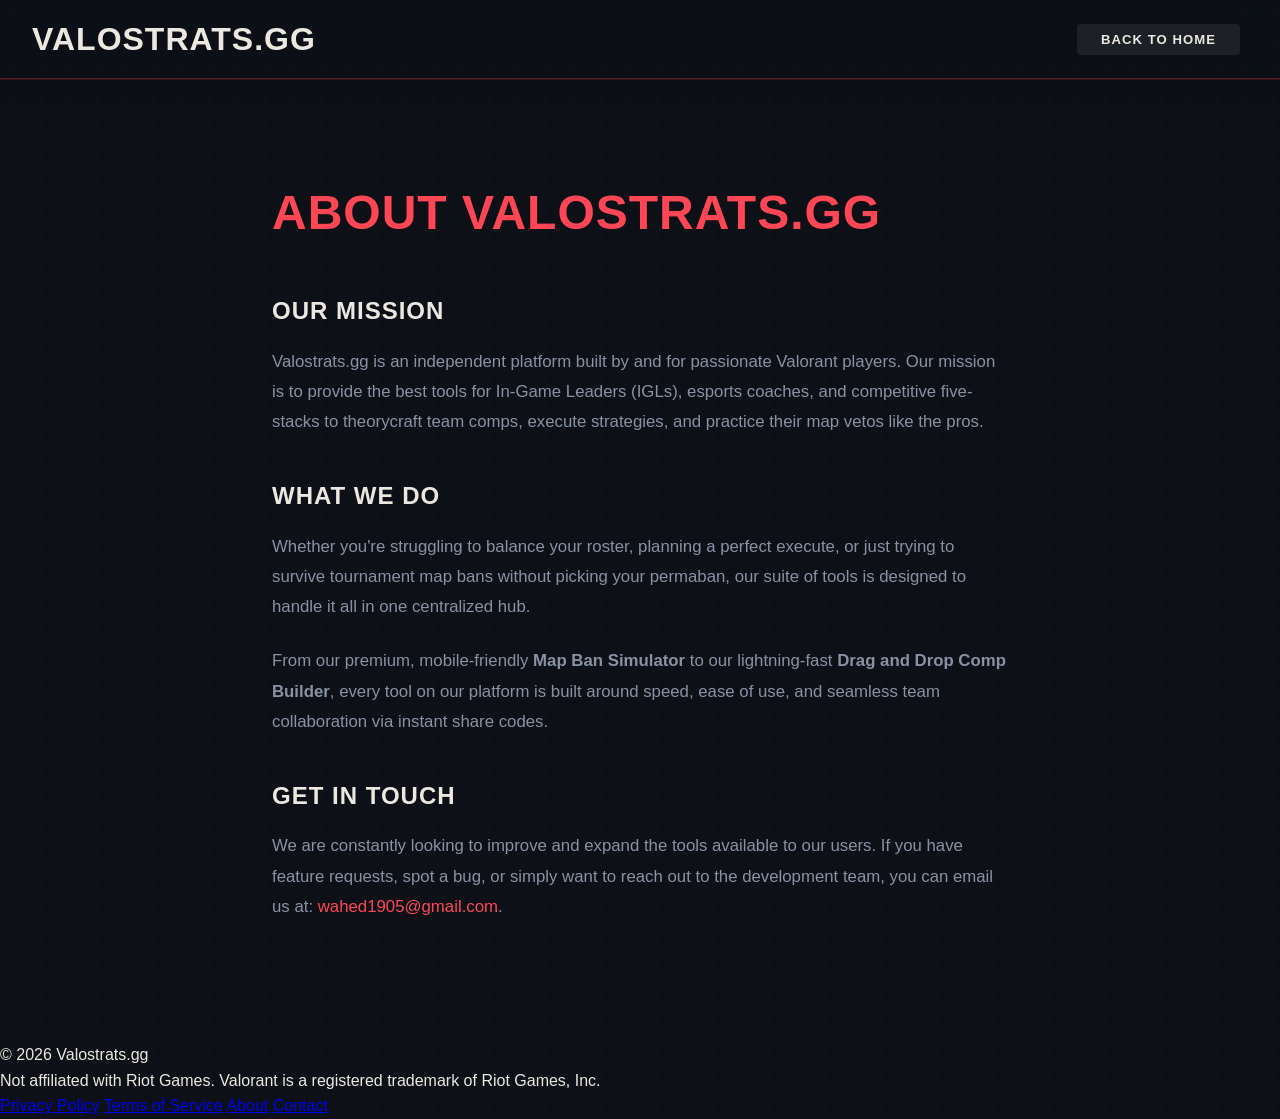
==== about.html @ a90b8949 "docs: Update copyright years and "last updated" dates from 2024 to 2026 across multiple HTML files." ====
<!DOCTYPE html>
<html lang="en">
<head>
    <meta charset="UTF-8">
    <meta name="viewport" content="width=device-width, initial-scale=1.0">
    <title>About Us - Valostrats.gg</title>
    <link rel="stylesheet" href="styles.css">
    <link href="https://fonts.googleapis.com/css2?family=Inter:wght@400;500;600&family=Teko:wght@500;600;700&display=swap" rel="stylesheet">
    <style>
        .page-content { max-width: 800px; margin: 4rem auto; padding: 2rem; }
        .page-content h1 { font-size: 3rem; color: var(--accent-red); margin-bottom: 2rem; text-transform: uppercase; }
        .page-content h2 { margin-top: 2.5rem; margin-bottom: 1rem; color: var(--text-primary); }
        .page-content p { color: var(--text-secondary); line-height: 1.8; margin-bottom: 1.5rem; font-size: 1.05rem; }
        .page-content a { color: var(--accent-red); text-decoration: none; }
        .page-content a:hover { text-decoration: underline; }
    </style>
</head>
<body>
    <header class="app-header">
        <h1 class="logo">VALO<span>STRATS.GG</span></h1>
        <nav>
            <button class="nav-btn primary-btn active" onclick="window.location.href='index.html'">Back to Home</button>
        </nav>
    </header>

    <main class="page-content">
        <h1>About ValoStrats.gg</h1>
        
        <h2>Our Mission</h2>
        <p>Valostrats.gg is an independent platform built by and for passionate Valorant players. Our mission is to provide the best tools for In-Game Leaders (IGLs), esports coaches, and competitive five-stacks to theorycraft team comps, execute strategies, and practice their map vetos like the pros.</p>

        <h2>What We Do</h2>
        <p>Whether you're struggling to balance your roster, planning a perfect execute, or just trying to survive tournament map bans without picking your permaban, our suite of tools is designed to handle it all in one centralized hub.</p>
        <p>From our premium, mobile-friendly <strong>Map Ban Simulator</strong> to our lightning-fast <strong>Drag and Drop Comp Builder</strong>, every tool on our platform is built around speed, ease of use, and seamless team collaboration via instant share codes.</p>

        <h2>Get in Touch</h2>
        <p>We are constantly looking to improve and expand the tools available to our users. If you have feature requests, spot a bug, or simply want to reach out to the development team, you can email us at: <a href="mailto:wahed1905@gmail.com">wahed1905@gmail.com</a>.</p>
    </main>

    <footer class="site-footer">
        <div class="footer-content">
            <div class="footer-left">
                <p>&copy; 2026 Valostrats.gg</p>
                <p class="footer-disclaimer">Not affiliated with Riot Games. Valorant is a registered trademark of Riot Games, Inc.</p>
            </div>
            <div class="footer-right">
                <a href="privacy.html">Privacy Policy</a>
                <a href="terms.html">Terms of Service</a>
                <a href="about.html">About</a>
                <a href="mailto:wahed1905@gmail.com">Contact</a>
            </div>
        </div>
    </footer>
</body>
</html>
---- styles.css ----
/* Global Reset & Base Styles */
:root {
    /* Core palette */
    --bg-primary:      #0d1117;
    --bg-secondary:    #161b22;
    --bg-surface:      #1c232d;
    --accent-red:      #ff4655;
    --accent-dark-red: #c7303d;
    --accent-glow:     rgba(255, 70, 85, 0.35);

    /* Text */
    --text-primary:   #ece8e1;
    --text-secondary: #8892a4;
    --text-muted:     #4a5568;

    /* Surfaces */
    --glass-bg:     rgba(255, 255, 255, 0.04);
    --glass-border: rgba(255, 255, 255, 0.08);
    --border-subtle: rgba(255, 255, 255, 0.05);

    /* Shadows */
    --shadow-soft: 0 4px 24px rgba(0, 0, 0, 0.4);
    --shadow-red:  0 8px 32px rgba(255, 70, 85, 0.25);

    /* Fonts */
    --font-heading: 'Oswald', sans-serif;
    --font-body:    'Outfit', sans-serif;

    /* Card accent colours */
    --card-1: #ff4655;  /* red   — Map Comps   */
    --card-2: #f5a623;  /* amber — Map Bans    */
    --card-3: #50e3c2;  /* teal  — Team Roster */
    --card-4: #7b61ff;  /* purple — Strat Board */
}

* {
    box-sizing: border-box;
    margin: 0;
    padding: 0;
}

body {
    background-color: var(--bg-primary);
    /* Subtle dot-grid texture */
    background-image:
        radial-gradient(circle, rgba(255,255,255,0.04) 1px, transparent 1px);
    background-size: 28px 28px;
    color: var(--text-primary);
    font-family: var(--font-body);
    overflow-x: hidden;
    line-height: 1.6;
}

h1, h2, h3, h4, button {
    font-family: var(--font-heading);
    text-transform: uppercase;
    letter-spacing: 1px;
}

#app {
    display: flex;
    flex-direction: column;
    min-height: 100vh;
}

/* Header */
.app-header {
    background: rgba(13, 17, 23, 0.92);
    border-bottom: 1px solid rgba(255, 70, 85, 0.3);
    padding: 0.85rem 2rem;
    display: flex;
    justify-content: space-between;
    align-items: center;
    backdrop-filter: blur(16px);
    -webkit-backdrop-filter: blur(16px);
    position: sticky;
    top: 0;
    z-index: 100;
    box-shadow: 0 1px 0 rgba(255,70,85,0.15), 0 2px 20px rgba(0,0,0,0.4);
}

/* Home icon button */
.home-btn {
    background: transparent;
    border: 1px solid var(--glass-border);
    border-radius: 8px;
    color: var(--text-secondary);
    display: flex;
    align-items: center;
    justify-content: center;
    width: 36px;
    height: 36px;
    cursor: pointer;
    transition: color 0.2s, border-color 0.2s, background 0.2s;
    flex-shrink: 0;
}
.home-btn:hover {
    color: var(--accent-red);
    border-color: rgba(255, 70, 85, 0.5);
    background: rgba(255, 70, 85, 0.08);
}

.nav-btn {
    background: transparent;
    border: none;
    color: var(--text-secondary);
    font-size: 0.82rem;
    font-family: var(--font-heading);
    text-transform: uppercase;
    letter-spacing: 0.08em;
    cursor: pointer;
    margin-left: 0.25rem;
    padding: 0.4rem 0.85rem;
    border-radius: 20px;
    transition: color 0.2s, background 0.2s;
}

.nav-btn:hover, .nav-btn.active {
    color: var(--text-primary);
    background: rgba(255, 255, 255, 0.07);
}

/* View Sections */
.view-section {
    padding: 2rem;
    flex: 1;
    animation: fadeIn 0.5s ease-out;
}

@keyframes fadeIn {
    from { opacity: 0; transform: translateY(10px); }
    to { opacity: 1; transform: translateY(0); }
}

.hidden {
    display: none !important;
}

/* Maps Grid */
#maps-grid {
    display: grid;
    grid-template-columns: repeat(auto-fill, minmax(320px, 1fr));
    gap: 2rem;
    padding: 2rem;
}

.map-card {
    background: var(--bg-secondary);
    border-radius: 14px;
    overflow: hidden;
    position: relative;
    cursor: pointer;
    transition: transform 0.38s cubic-bezier(0.34, 1.56, 0.64, 1),
                box-shadow 0.38s, border-color 0.25s;
    border: 1px solid var(--glass-border);
}

.map-card:hover {
    transform: translateY(-12px) scale(1.03);
    box-shadow: 0 24px 48px rgba(0,0,0,0.5), 0 0 0 1px var(--accent-red), 0 0 30px var(--accent-glow);
    border-color: var(--accent-red);
    z-index: 10;
}

.map-card img {
    width: 100%;
    height: 220px;
    object-fit: cover;
    display: block;
    filter: brightness(0.7) contrast(1.1) saturate(0.85);
    transition: filter 0.4s, transform 0.4s;
}

.map-card:hover img {
    filter: brightness(1.1) contrast(1.15) saturate(1.1);
    transform: scale(1.08);
}

/* Corner accent lines on hover */
.map-card::before, .map-card::after {
    content: '';
    position: absolute;
    width: 18px;
    height: 18px;
    z-index: 5;
    opacity: 0;
    transition: opacity 0.3s;
}
.map-card::before {
    top: 8px; left: 8px;
    border-top: 2px solid var(--accent-red);
    border-left: 2px solid var(--accent-red);
}
.map-card::after {
    bottom: 8px; right: 8px;
    border-bottom: 2px solid var(--accent-red);
    border-right: 2px solid var(--accent-red);
}
.map-card:hover::before,
.map-card:hover::after { opacity: 1; }

.map-card-name {
    padding: 1rem 1.25rem;
    font-size: 1.3rem;
    font-weight: 700;
    font-family: var(--font-heading);
    letter-spacing: 0.08em;
    background: linear-gradient(180deg, transparent 0%, rgba(0,0,0,0.92) 100%);
    position: absolute;
    bottom: 0; left: 0;
    width: 100%;
    display: flex;
    align-items: center;
    justify-content: space-between;
    text-shadow: 0 2px 8px rgba(0,0,0,0.8);
}

.map-card-name::after {
    content: 'BUILD →';
    font-size: 0.65rem;
    letter-spacing: 0.12em;
    color: var(--accent-red);
    opacity: 0;
    transform: translateX(-8px);
    transition: opacity 0.25s, transform 0.25s;
}
.map-card:hover .map-card-name::after {
    opacity: 1;
    transform: translateX(0);
}

/* ===== HOME SCREEN ===== */
.hero-section {
    text-align: center;
    padding: 5rem 2rem 4rem;
    background:
        /* Mouse-tracking spotlight — updated by JS */
        radial-gradient(
            circle 500px at var(--mx, 50%) var(--my, 50%),
            rgba(255, 70, 85, 0.07) 0%,
            transparent 70%
        ),
        linear-gradient(160deg,
            rgba(255, 70, 85, 0.08) 0%,
            rgba(13, 17, 23, 0)     40%,
            rgba(123, 97, 255, 0.06) 100%);
    border-radius: 16px;
    border: 1px solid var(--border-subtle);
    margin-bottom: 3rem;
    position: relative;
    overflow: hidden;
    transition: background 0.1s ease; /* smooth trailing */
}

/* Diagonal grid accent lines */
.hero-section::before {
    content: '';
    position: absolute;
    inset: 0;
    background-image:
        linear-gradient(rgba(255,70,85,0.06) 1px, transparent 1px),
        linear-gradient(90deg, rgba(255,70,85,0.06) 1px, transparent 1px);
    background-size: 60px 60px;
    pointer-events: none;
}

/* Bottom gradient fade over grid */
.hero-section::after {
    content: '';
    position: absolute;
    bottom: 0; left: 0; right: 0;
    height: 60%;
    background: linear-gradient(to top, var(--bg-primary), transparent);
    pointer-events: none;
}

.hero-content {
    position: relative;
    z-index: 1;
}

.hero-title {
    font-family: 'Oswald', sans-serif;
    font-size: clamp(3.5rem, 8vw, 6.5rem);
    font-weight: 700;
    background: linear-gradient(135deg, #fff 0%, #ff4655 55%, #c7303d 100%);
    -webkit-background-clip: text;
    -webkit-text-fill-color: transparent;
    background-clip: text;
    margin-bottom: 0.5rem;
    letter-spacing: 0.08em;
    animation: heroFadeUp 0.7s cubic-bezier(0.16, 1, 0.3, 1) both;
}

/* Glowing divider */
.hero-divider {
    width: 80px;
    height: 2px;
    background: linear-gradient(90deg, transparent, var(--accent-red), transparent);
    margin: 1.25rem auto;
    border-radius: 2px;
    box-shadow: 0 0 12px var(--accent-glow);
    animation: heroFadeUp 0.7s 0.1s cubic-bezier(0.16, 1, 0.3, 1) both;
}

.hero-subtitle {
    font-size: clamp(1rem, 2.5vw, 1.4rem);
    color: var(--text-primary);
    margin-bottom: 0.75rem;
    font-family: var(--font-heading);
    letter-spacing: 0.12em;
    animation: heroFadeUp 0.7s 0.15s cubic-bezier(0.16, 1, 0.3, 1) both;
}

.hero-description {
    font-size: 0.95rem;
    color: var(--text-secondary);
    max-width: 520px;
    margin: 0 auto;
    line-height: 1.7;
    animation: heroFadeUp 0.7s 0.22s cubic-bezier(0.16, 1, 0.3, 1) both;
}

@keyframes heroFadeUp {
    from { opacity: 0; transform: translateY(18px); }
    to   { opacity: 1; transform: translateY(0); }
}

/* Section label above features */
.section-eyebrow {
    font-family: var(--font-heading);
    font-size: 0.72rem;
    letter-spacing: 0.25em;
    text-transform: uppercase;
    color: var(--accent-red);
    opacity: 0.8;
    margin-bottom: 1rem;
}

/* ===== FEATURE CARDS ===== */
.features-grid {
    display: grid;
    grid-template-columns: repeat(auto-fit, minmax(300px, 1fr));
    gap: 1.5rem;
    margin-bottom: 2rem;
}

.feature-card {
    background: var(--bg-secondary);
    border: 1px solid var(--glass-border);
    border-radius: 14px;
    padding: 2rem 1.75rem;
    text-align: center;
    transition: transform 0.3s cubic-bezier(0.25, 0.8, 0.25, 1),
                box-shadow 0.3s, border-color 0.3s;
    cursor: pointer;
    position: relative;
    overflow: hidden;
    transform-style: preserve-3d;
    will-change: transform;
}

/* Top accent bar — uses per-card colour variable */
.feature-card::before {
    content: '';
    position: absolute;
    top: 0; left: 0; right: 0;
    height: 3px;
    background: var(--card-color, var(--accent-red));
    border-radius: 14px 14px 0 0;
    opacity: 0.6;
    transition: opacity 0.3s;
}

.feature-card:hover {
    transform: translateY(-10px) rotateX(2deg);
    border-color: var(--card-color, var(--accent-red));
    box-shadow: 0 20px 40px rgba(0,0,0,0.4),
                0 0 0 1px var(--card-color, var(--accent-red)),
                0 0 30px rgba(0,0,0,0.2);
}

.feature-card:hover::before {
    opacity: 1;
}

/* Styled icon container */
.feature-icon {
    width: 64px;
    height: 64px;
    border-radius: 16px;
    background: rgba(255,255,255,0.05);
    border: 1px solid rgba(255,255,255,0.08);
    display: flex;
    align-items: center;
    justify-content: center;
    margin: 0 auto 1.25rem;
    font-size: 1.8rem;
    transition: transform 0.3s, background 0.3s;
    position: relative;
    z-index: 1;
}

.feature-card:hover .feature-icon {
    transform: scale(1.1);
    background: rgba(255,255,255,0.08);
}

.feature-card h2 {
    font-size: 1.4rem;
    color: var(--text-primary);
    margin-bottom: 0.5rem;
    letter-spacing: 0.06em;
}

/* Divider between text and button */
.feature-card p {
    color: var(--text-secondary);
    font-size: 0.88rem;
    line-height: 1.65;
    margin-bottom: 1.5rem;
    padding-bottom: 1.5rem;
    border-bottom: 1px solid var(--border-subtle);
}

/* Ghost button — hollow → fills on hover */
.feature-btn {
    display: inline-block;
    background: transparent;
    color: var(--card-color, var(--accent-red));
    border: 1px solid var(--card-color, var(--accent-red));
    padding: 0.6rem 1.5rem;
    border-radius: 6px;
    font-weight: 600;
    font-family: var(--font-heading);
    letter-spacing: 0.08em;
    font-size: 0.82rem;
    cursor: pointer;
    transition: background 0.25s, color 0.25s, box-shadow 0.25s;
}

.feature-btn:hover {
    background: var(--card-color, var(--accent-red));
    color: #fff;
    box-shadow: 0 4px 16px rgba(0,0,0,0.3);
}

/* Builder Layout */
.builder-layout {
    display: flex;
    gap: 2rem;
    height: calc(100vh - 120px); /* Adjust for header/padding */
}

.map-stage-container {
    flex: 2;
    background: var(--bg-secondary);
    border-radius: 12px;
    padding: 1.5rem;
    display: flex;
    flex-direction: column;
    border: 1px solid var(--glass-border);
    overflow-y: auto; /* Allow scrolling if content is tall */
}

.map-header {
    display: flex;
    justify-content: space-between;
    align-items: center;
    margin-bottom: 1rem;
}

.map-header h2 {
    font-size: 2rem;
    color: var(--accent-red);
}

.comp-actions {
    display: flex;
    gap: 1rem;
}

input[type="text"], textarea {
    background: rgba(0, 0, 0, 0.3);
    border: 1px solid var(--glass-border);
    color: var(--text-primary);
    padding: 0.5rem 1rem;
    border-radius: 4px;
    font-family: var(--font-body);
}

input[type="text"]:focus, textarea:focus {
    border-color: var(--accent-red);
    outline: none;
}

.primary-btn {
    background: var(--accent-red);
    color: white;
    border: none;
    padding: 0.5rem 1.5rem;
    border-radius: 4px;
    cursor: pointer;
    font-weight: 700;
    transition: background 0.3s;
}

.primary-btn:hover {
    background: var(--accent-dark-red);
}

.icon-btn {
    background: none;
    border: 1px solid var(--text-secondary);
    color: var(--text-secondary);
    padding: 0.25rem 0.75rem;
    border-radius: 4px;
    cursor: pointer;
}

.icon-btn:hover {
    color: var(--text-primary);
    border-color: var(--text-primary);
}

.map-visualizer {
    position: relative;
    border-radius: 8px;
    overflow: hidden;
    flex-grow: 1; /* Take available space */
    min-height: 400px;
    max-height: 600px;
    background: #000;
}

#map-image {
    position: absolute;
    top: 0;
    left: 0;
    width: 100%;
    height: 100%;
    object-fit: cover; /* Fill entire space */
    opacity: 0.6;
}

.agent-slots-container {
    position: absolute;
    bottom: 20px;
    left: 50%;
    transform: translateX(-50%);
    display: flex;
    gap: 1rem;
    background: rgba(0, 0, 0, 0.6);
    padding: 1rem;
    border-radius: 12px;
    backdrop-filter: blur(5px);
    border: 1px solid var(--glass-border);
}

.comp-actions {
    display: flex;
    gap: 1rem;
    align-items: center;
}

.comp-stats {
    display: flex;
    gap: 1rem;
    background: rgba(0, 0, 0, 0.4);
    padding: 0.5rem 1rem;
    border-radius: 6px;
    border: 1px solid var(--glass-border);
    align-items: center;
}

.stat-item {
    display: flex;
    flex-direction: column;
    align-items: center;
    line-height: 1.2;
}

.stat-label {
    font-size: 0.7rem;
    color: var(--text-secondary);
    text-transform: uppercase;
    letter-spacing: 0.5px;
}

.stat-value {
    font-family: 'Tungsten', sans-serif;
    font-size: 1.5rem;
    color: var(--accent-red);
}

.comp-attributes {
    margin-top: 1rem;
    padding: 1rem;
    background: rgba(0, 0, 0, 0.3);
    border-radius: 6px;
    border: 1px solid var(--glass-border);
}

.attributes-label {
    display: block;
    font-size: 0.75rem;
    color: var(--text-secondary);
    text-transform: uppercase;
    letter-spacing: 0.5px;
    margin-bottom: 0.75rem;
}

.attributes-list {
    display: flex;
    flex-wrap: wrap;
    gap: 0.5rem;
    margin-top: 0.5rem;
}

.attribute-badge {
    display: inline-flex;
    align-items: center;
    gap: 0.25rem;
    padding: 0.25rem 0.5rem;
    background: rgba(255, 70, 85, 0.15);
    border: 1px solid var(--accent-red);
    border-radius: 4px;
    font-size: 0.75rem;
    color: var(--text-primary);
    font-weight: 500;
}

.attribute-badge .count {
    background: var(--accent-red);
    color: white;
    padding: 0.1rem 0.35rem;
    border-radius: 3px;
    font-weight: 700;
    font-size: 0.7rem;
}

.agent-slot {
    width: 64px;
    display: flex;
    flex-direction: column;
    align-items: center;
    gap: 4px;
    cursor: default;
    position: relative;
}

/* ---- Secondary (alt) pick box ---- */
.secondary-slot {
    width: 44px;
    height: 44px;
    border-radius: 6px;
    background: rgba(255, 255, 255, 0.06);
    border: 2px dashed rgba(255, 255, 255, 0.15);
    display: flex;
    justify-content: center;
    align-items: center;
    cursor: pointer;
    transition: all 0.18s;
    flex-shrink: 0;
}

.secondary-slot:hover {
    border-color: rgba(255, 70, 85, 0.55);
    background: rgba(255, 70, 85, 0.08);
}

/* Targeted / awaiting pick */
.secondary-slot--active {
    border-color: var(--accent-red);
    border-style: solid;
    background: rgba(255, 70, 85, 0.12);
    box-shadow: 0 0 10px rgba(255, 70, 85, 0.25);
    animation: pulse-red 1.2s ease-in-out infinite;
}

@keyframes pulse-red {
    0%, 100% { box-shadow: 0 0 8px rgba(255, 70, 85, 0.25); }
    50%       { box-shadow: 0 0 16px rgba(255, 70, 85, 0.5); }
}

/* Filled secondary slot */
.secondary-slot--filled {
    border-style: solid;
    border-color: rgba(255, 70, 85, 0.5);
}

.secondary-slot-img {
    width: 100%;
    height: 100%;
    object-fit: cover;
    border-radius: 4px;
}

.secondary-slot-plus {
    font-size: 1.3rem;
    line-height: 1;
    color: rgba(255, 255, 255, 0.25);
    pointer-events: none;
    transition: color 0.18s;
}

.secondary-slot:hover .secondary-slot-plus {
    color: rgba(255, 70, 85, 0.7);
}

.secondary-slot--active .secondary-slot-plus {
    color: var(--accent-red);
}

/* ---- Primary (main) pick box ---- */
.primary-slot {
    width: 64px;
    height: 64px;
    border-radius: 8px;
    background: rgba(255, 255, 255, 0.1);
    border: 2px dashed rgba(255, 255, 255, 0.2);
    display: flex;
    justify-content: center;
    align-items: center;
    cursor: pointer;
    transition: all 0.2s;
    overflow: hidden;
    flex-shrink: 0;
}

.primary-slot:hover {
    border-color: var(--accent-red);
    background: rgba(255, 70, 85, 0.1);
}

.primary-slot img {
    width: 100%;
    height: 100%;
    object-fit: cover;
    border-radius: 6px;
}

.agent-slot.filled .primary-slot {
    border-style: solid;
    border-color: var(--accent-red);
    box-shadow: 0 0 10px rgba(255, 70, 85, 0.3);
}


/* Agent Picker Sidebar */
.agent-picker-sidebar {
    flex: 1;
    background: var(--bg-secondary);
    border-radius: 12px;
    padding: 1rem;
    display: flex;
    flex-direction: column;
    max-height: calc(100vh - 120px);
    border: 1px solid var(--glass-border);
}

.role-filters {
    display: flex;
    gap: 0.5rem;
    margin-bottom: 1rem;
    flex-wrap: wrap;
    justify-content: center;
}

.role-filter {
    background: rgba(0,0,0,0.3);
    border: 1px solid transparent;
    color: var(--text-secondary);
    padding: 0.25rem 0.5rem;
    border-radius: 4px;
    font-size: 0.8rem;
    cursor: pointer;
    transition: all 0.2s;
}

.role-filter:hover, .role-filter.active {
    background: var(--accent-red);
    color: white;
}

.agents-grid {
    display: grid;
    grid-template-columns: repeat(4, 1fr); /* Force 4 columns for consistency */
    grid-auto-rows: 160px; /* Ensure all rows are uniform based on card height */
    gap: 1.25rem; /* Spacious gap */
    overflow-y: auto;
    padding-right: 0.5rem; 
    padding-bottom: 2rem;
    align-content: start;
}

/* Responsive: 3 cols on tablet, 2 on mobile */
@media (max-width: 1200px) {
    .agents-grid {
        grid-template-columns: repeat(3, 1fr);
    }
}
@media (max-width: 768px) {
    .agents-grid {
        grid-template-columns: repeat(2, 1fr);
    }
}

/* Toast Notification */
.toast-container {
    position: fixed;
    top: 80px;
    right: 20px;
    z-index: 10000;
    display: flex;
    flex-direction: column;
    gap: 0.5rem;
}

.toast {
    background: linear-gradient(135deg, rgba(255, 70, 85, 0.95), rgba(255, 70, 85, 0.85));
    color: white;
    padding: 1rem 1.5rem;
    border-radius: 8px;
    box-shadow: 0 8px 20px rgba(0, 0, 0, 0.4);
    backdrop-filter: blur(10px);
    display: flex;
    align-items: center;
    gap: 0.75rem;
    font-weight: 500;
    min-width: 280px;
    border: 1px solid rgba(255, 255, 255, 0.2);
    animation: slideIn 0.3s ease-out;
}

.toast.success {
    background: linear-gradient(135deg, rgba(46, 213, 115, 0.95), rgba(39, 174, 96, 0.85));
}

.toast.error {
    background: linear-gradient(135deg, rgba(235, 77, 75, 0.95), rgba(214, 48, 49, 0.85));
}

.toast.info {
    background: linear-gradient(135deg, rgba(52, 152, 219, 0.95), rgba(41, 128, 185, 0.85));
}

.toast-icon {
    font-size: 1.5rem;
}

.toast.fade-out {
    animation: slideOut 0.3s ease-in forwards;
}

@keyframes slideIn {
    from {
        transform: translateX(400px);
        opacity: 0;
    }
    to {
        transform: translateX(0);
        opacity: 1;
    }
}

@keyframes slideOut {
    from {
        transform: translateX(0);
        opacity: 1;
    }
    to {
        transform: translateX(400px);
        opacity: 0;
    }
}


/* Scrollbar styling */
::-webkit-scrollbar {
    width: 8px;
}
::-webkit-scrollbar-track {
    background: rgba(0,0,0,0.2);
}
::-webkit-scrollbar-thumb {
    background: var(--accent-red);
    border-radius: 4px;
}

/* Agent Card in Picker */
.agent-card-picker {
    width: 100%;
    height: 160px; /* Fixed height to prevent squishing */
    /* aspect-ratio removed in favor of fixed height */
    border-radius: 8px;
    background: linear-gradient(135deg, rgba(255,255,255,0.05), rgba(255,255,255,0.01));
    cursor: pointer;
    position: relative;
    overflow: hidden;
    border: 1px solid var(--glass-border);
    transition: all 0.3s cubic-bezier(0.25, 0.8, 0.25, 1);
    box-shadow: 0 4px 6px rgba(0,0,0,0.3);
}

.agent-card-picker:hover {
    transform: translateY(-5px);
    border-color: var(--accent-red);
    box-shadow: 0 8px 15px rgba(255, 70, 85, 0.4);
    z-index: 10;
}

.agent-card-picker img {
    width: 100%;
    height: 100%;
    object-fit: cover;
    transition: transform 0.3s;
}

.agent-card-picker:hover img {
    transform: scale(1.1);
}

.agent-card-name {
    position: absolute;
    bottom: 0;
    left: 0;
    width: 100%;
    background: linear-gradient(to top, rgba(0,0,0,0.9), transparent);
    color: white;
    text-align: center;
    padding: 0.5rem;
    font-size: 1.2rem;
    font-weight: 700;
    text-transform: uppercase;
    text-shadow: 0 2px 4px rgba(0,0,0,0.8);
    transform: translateY(100%);
    transition: transform 0.3s ease-in-out;
}

.agent-card-picker:hover .agent-card-name {
    transform: translateY(0);
}

.agent-card-picker[draggable="true"] {
    cursor: grab;
}

/* Strategy Notes */
.strat-notes {
    margin-top: 1rem;
}

.strat-notes textarea {
    width: 100%;
    min-height: 100px;
    resize: vertical;
}

/* Saved Comps List */
.comps-list {
    display: grid;
    gap: 1rem;
}

.saved-comp-card {
    background: var(--bg-secondary);
    padding: 1rem;
    border-radius: 8px;
    display: flex;
    justify-content: space-between;
    align-items: center;
    border-left: 4px solid var(--accent-red);
}

.saved-comp-info h4 {
    color: var(--accent-red);
    margin-bottom: 0.25rem;
}

.saved-comp-slots {
    display: flex;
    gap: 0.5rem;
}

.mini-slot {
    width: 32px;
    height: 32px;
    background: #000;
    border-radius: 50%;
    overflow: hidden;
}

.mini-slot img {
    width: 100%;
    height: 100%;
    object-fit: cover;
}

/* Loading */
.loading-screen {
    display: flex;
    flex-direction: column;
    align-items: center;
    justify-content: center;
    height: 50vh;
    color: var(--accent-red);
}

.spinner {
    width: 40px;
    height: 40px;
    border: 4px solid rgba(255, 70, 85, 0.3);
    border-top-color: var(--accent-red);
    border-radius: 50%;
    animation: spin 1s linear infinite;
    margin-bottom: 1rem;
}

@keyframes spin {
    to { transform: rotate(360deg); }
}

/* Responsive */
@media (max-width: 768px) {
    .builder-layout {
        flex-direction: column;
        height: auto;
    }
    
    .agent-picker-sidebar {
        max-height: 300px;
    }
    
    .map-visualizer {
        min-height: 250px;
    }
}

/* Authentication UI */
.login-btn {
    background: var(--text-primary);
    color: var(--bg-primary);
    padding: 0.5rem 1rem;
    border-radius: 4px;
    font-weight: 700;
}

.login-btn:hover {
    background: white;
    box-shadow: 0 0 10px rgba(255, 255, 255, 0.3);
    color: var(--accent-red);
}

.user-display {
    margin: 0 1.5rem;
    color: var(--text-secondary);
    font-size: 0.9rem;
    font-weight: 500;
    padding-left: 1.5rem;
    border-left: 1px solid var(--glass-border);
}

.app-header nav {
    display: flex;
    align-items: center;
}
/* UI adjustments for spacing */
.nav-btn {
    margin-right: 0.5rem;
}
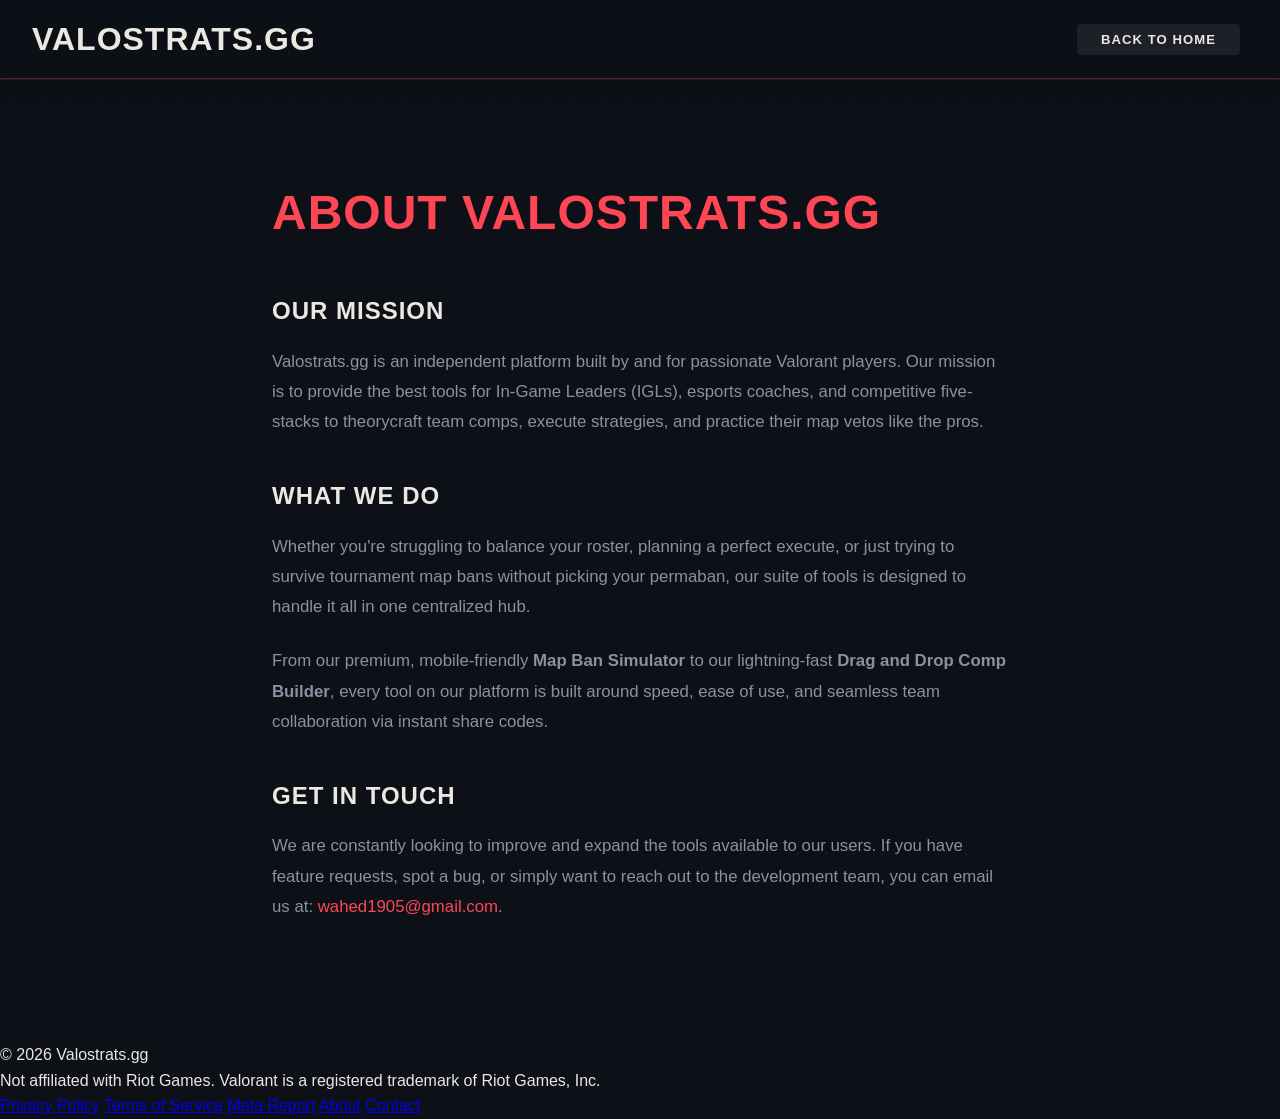
==== commit fb40c044: "feat: Add Valorant meta report page and integrate Google AdSense across relevant pages." ====
--- a/about.html
+++ b/about.html
@@ -46,6 +46,7 @@
             <div class="footer-right">
                 <a href="privacy.html">Privacy Policy</a>
                 <a href="terms.html">Terms of Service</a>
+                <a href="meta-report.html">Meta Report</a>
                 <a href="about.html">About</a>
                 <a href="mailto:wahed1905@gmail.com">Contact</a>
             </div>
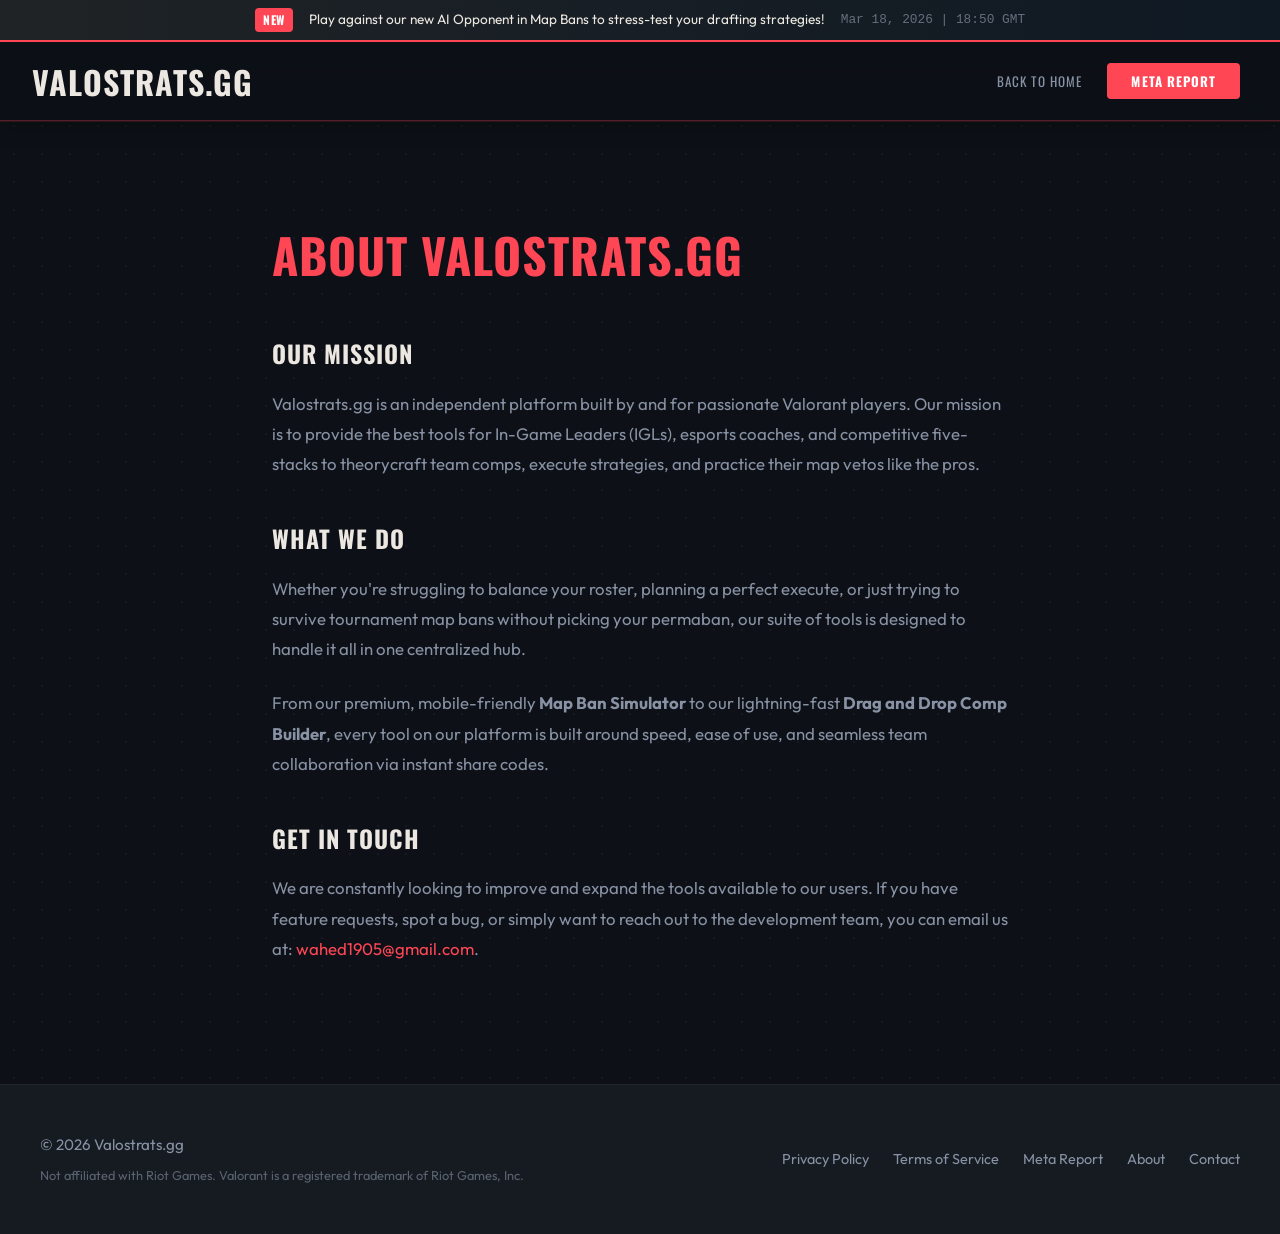
==== commit 1b77cd2c: "feat: Add an AI opponent for map banning with preference configuration and a site-wide update banner" ====
--- a/about.html
+++ b/about.html
@@ -5,7 +5,7 @@
     <meta name="viewport" content="width=device-width, initial-scale=1.0">
     <title>About Us - Valostrats.gg</title>
     <link rel="stylesheet" href="styles.css">
-    <link href="https://fonts.googleapis.com/css2?family=Inter:wght@400;500;600&family=Teko:wght@500;600;700&display=swap" rel="stylesheet">
+    <link href="https://fonts.googleapis.com/css2?family=Oswald:wght@500;700&family=Outfit:wght@300;400;500;700&display=swap" rel="stylesheet">
     <style>
         .page-content { max-width: 800px; margin: 4rem auto; padding: 2rem; }
         .page-content h1 { font-size: 3rem; color: var(--accent-red); margin-bottom: 2rem; text-transform: uppercase; }
@@ -16,10 +16,17 @@
     </style>
 </head>
 <body>
+    <!-- Site Update Banner -->
+    <div class="site-update-banner">
+        <span class="update-badge">NEW</span>
+        <span class="update-text">Play against our new AI Opponent in Map Bans to stress-test your drafting strategies!</span>
+        <span class="update-time">Mar 18, 2026 | 18:50 GMT</span>
+    </div>
     <header class="app-header">
         <h1 class="logo">VALO<span>STRATS.GG</span></h1>
         <nav>
-            <button class="nav-btn primary-btn active" onclick="window.location.href='index.html'">Back to Home</button>
+            <button class="nav-btn" onclick="window.location.href='index.html'">Back to Home</button>
+            <button class="nav-btn primary-btn" onclick="window.location.href='meta-report.html'">Meta Report</button>
         </nav>
     </header>
 
--- a/styles.css
+++ b/styles.css
@@ -31,6 +31,52 @@
     --card-2: #f5a623;  /* amber — Map Bans    */
     --card-3: #50e3c2;  /* teal  — Team Roster */
     --card-4: #7b61ff;  /* purple — Strat Board */
+}
+
+/* ---- Site Update Banner ---- */
+.site-update-banner {
+    background: linear-gradient(90deg, #1f2326 0%, #0f1923 100%);
+    border-bottom: 2px solid var(--accent-red);
+    padding: 0.5rem 1rem;
+    display: flex;
+    justify-content: center;
+    align-items: center;
+    gap: 1rem;
+    font-size: 0.85rem;
+    color: var(--text-secondary);
+    z-index: 9999;
+    position: relative;
+    width: 100%;
+}
+
+.site-update-banner .update-badge {
+    background: var(--accent-red);
+    color: white;
+    padding: 0.15rem 0.5rem;
+    border-radius: 4px;
+    font-size: 0.75rem;
+    font-weight: 700;
+    font-family: var(--font-heading);
+    letter-spacing: 0.05em;
+}
+
+.site-update-banner .update-text {
+    color: var(--text-primary);
+}
+
+.site-update-banner .update-time {
+    font-size: 0.8rem;
+    opacity: 0.7;
+    font-family: monospace;
+}
+
+@media (max-width: 768px) {
+    .site-update-banner {
+        flex-direction: column;
+        gap: 0.25rem;
+        text-align: center;
+        padding: 0.75rem;
+    }
 }
 
 * {
@@ -236,10 +282,11 @@
     background:
         /* Mouse-tracking spotlight — updated by JS */
         radial-gradient(
-            circle 500px at var(--mx, 50%) var(--my, 50%),
-            rgba(255, 70, 85, 0.07) 0%,
+            circle 600px at var(--mx, 50%) var(--my, 50%),
+            rgba(255, 70, 85, 0.15) 0%,
             transparent 70%
         ),
+
         linear-gradient(160deg,
             rgba(255, 70, 85, 0.08) 0%,
             rgba(13, 17, 23, 0)     40%,
@@ -1069,3 +1116,95 @@
 .nav-btn {
     margin-right: 0.5rem;
 }
+
+/* ===== SEO CONTENT SECTION & FOOTER ===== */
+.seo-content-section {
+    margin-top: 5rem;
+    padding: 3rem 0;
+    border-top: 1px solid var(--border-subtle);
+}
+
+.seo-content-section h2 {
+    font-size: 2rem;
+    color: var(--text-primary);
+    margin-bottom: 2rem;
+    letter-spacing: 0.05em;
+    text-align: center;
+}
+
+.seo-text-block {
+    max-width: 800px;
+    margin: 0 auto;
+    color: var(--text-secondary);
+    line-height: 1.8;
+    font-size: 1.05rem;
+}
+
+.seo-text-block p {
+    margin-bottom: 1.5rem;
+}
+
+.seo-text-block h3 {
+    font-size: 1.4rem;
+    color: var(--text-primary);
+    margin-top: 3rem;
+    margin-bottom: 1rem;
+    letter-spacing: 0.05em;
+}
+
+.site-footer {
+    margin-top: 4rem;
+    padding: 3rem 2rem;
+    background: var(--bg-secondary);
+    border-top: 1px solid var(--border-subtle);
+}
+
+.footer-content {
+    max-width: 1200px;
+    margin: 0 auto;
+    display: flex;
+    justify-content: space-between;
+    align-items: center;
+    flex-wrap: wrap;
+    gap: 2rem;
+}
+
+.footer-left p {
+    color: var(--text-secondary);
+    margin: 0;
+    font-size: 0.95rem;
+}
+
+.footer-disclaimer {
+    font-size: 0.8rem !important;
+    opacity: 0.6;
+    margin-top: 0.5rem !important;
+}
+
+.footer-right {
+    display: flex;
+    gap: 1.5rem;
+}
+
+.footer-right a {
+    color: var(--text-secondary);
+    text-decoration: none;
+    font-size: 0.9rem;
+    transition: color 0.2s;
+}
+
+.footer-right a:hover {
+    color: var(--accent-red);
+}
+
+@media (max-width: 768px) {
+    .footer-content {
+        flex-direction: column;
+        text-align: center;
+    }
+    .footer-right {
+        justify-content: center;
+        flex-wrap: wrap;
+    }
+}
+
